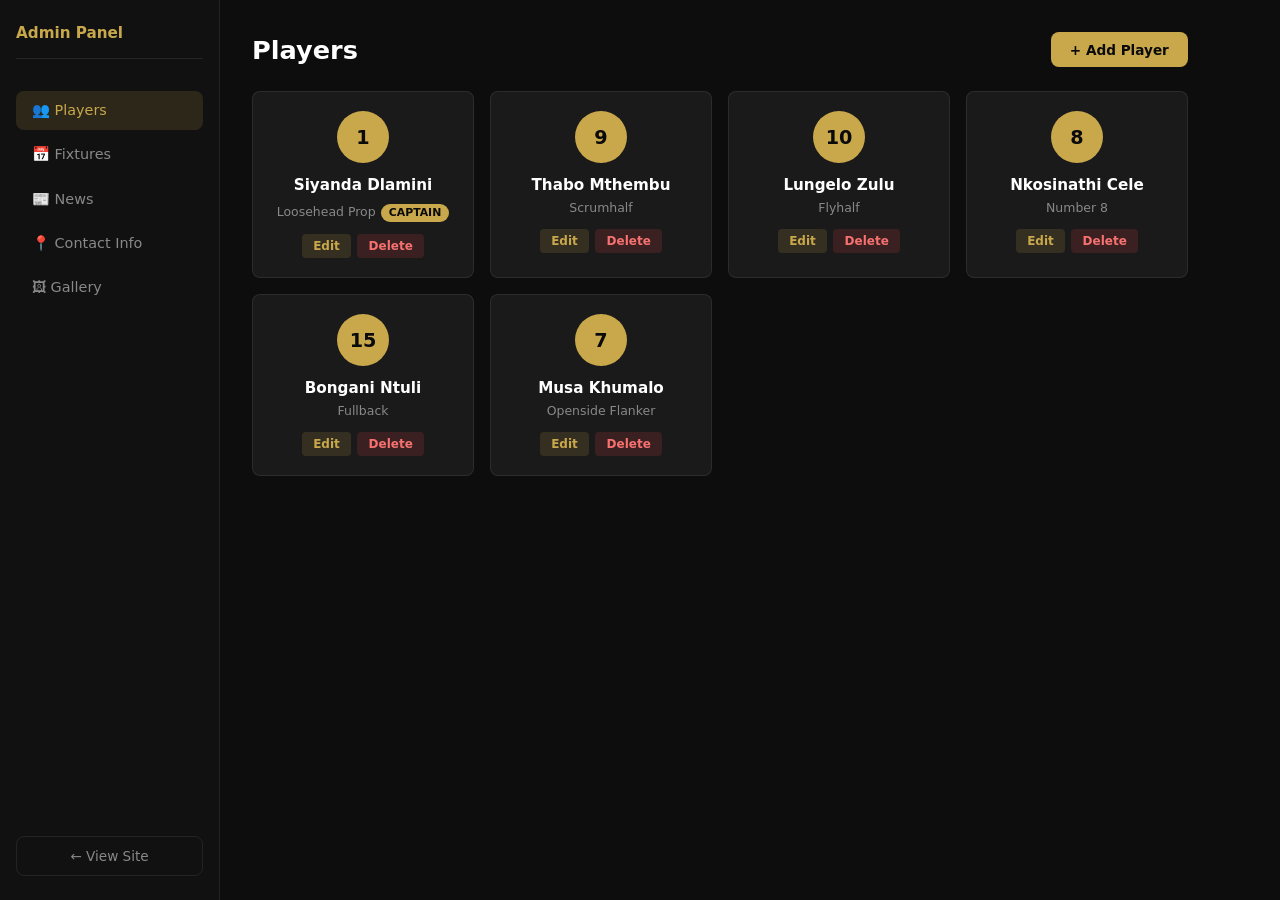
==== admin.html @ 58d618b3 "Initial commit" ====
<!DOCTYPE html>
<html lang="en">
<head>
  <meta charset="UTF-8" />
  <meta name="viewport" content="width=device-width, initial-scale=1.0" />
  <title>Admin — Black Jaguars RFC</title>
  <link rel="stylesheet" href="admin.css" />
</head>
<body>
  <div class="admin-layout">

    <!-- Sidebar -->
    <aside class="sidebar">
      <div class="sidebar-brand">
        <img src="logo.png" alt="Logo" class="sidebar-logo" onerror="this.style.display='none'" />
        <span>Admin Panel</span>
      </div>
      <nav class="sidebar-nav">
        <button class="nav-btn active" onclick="showTab('players')">👥 Players</button>
        <button class="nav-btn" onclick="showTab('fixtures')">📅 Fixtures</button>
        <button class="nav-btn" onclick="showTab('news')">📰 News</button>
        <button class="nav-btn" onclick="showTab('contact')">📍 Contact Info</button>
        <button class="nav-btn" onclick="showTab('gallery')">🖼 Gallery</button>
      </nav>
      <a href="index.html" class="view-site-btn">← View Site</a>
    </aside>

    <!-- Main -->
    <main class="admin-main">

      <!-- PLAYERS -->
      <section id="tab-players" class="tab active">
        <div class="tab-header">
          <h1>Players</h1>
          <button class="btn-add" onclick="openPlayerModal()">+ Add Player</button>
        </div>
        <div class="card-grid" id="players-grid"></div>
      </section>

      <!-- FIXTURES -->
      <section id="tab-fixtures" class="tab">
        <div class="tab-header">
          <h1>Fixtures</h1>
          <button class="btn-add" onclick="openFixtureModal()">+ Add Fixture</button>
        </div>
        <div class="table-wrap">
          <table class="data-table">
            <thead>
              <tr><th>Date</th><th>Home</th><th>Away</th><th>Venue</th><th>Time</th><th>Result</th><th></th></tr>
            </thead>
            <tbody id="fixtures-tbody"></tbody>
          </table>
        </div>
      </section>

      <!-- NEWS -->
      <section id="tab-news" class="tab">
        <div class="tab-header">
          <h1>News &amp; Announcements</h1>
          <button class="btn-add" onclick="openNewsModal()">+ Add Post</button>
        </div>
        <div class="news-list" id="news-list"></div>
      </section>

      <!-- CONTACT -->
      <section id="tab-contact" class="tab">
        <div class="tab-header"><h1>Contact Info</h1></div>
        <form class="contact-form-admin" onsubmit="saveContact(event)">
          <label>Address
            <input type="text" id="c-address" placeholder="Ladysmith Sports Ground, Ladysmith, KZN 3370" />
          </label>
          <label>Email
            <input type="email" id="c-email" placeholder="info@blackjaguarsrugby.co.za" />
          </label>
          <label>Phone
            <input type="tel" id="c-phone" placeholder="+27 36 000 0000" />
          </label>
          <label>Training Schedule
            <input type="text" id="c-training" placeholder="Tue & Thu 17:30 · Sat 08:00" />
          </label>
          <label>Facebook URL
            <input type="url" id="c-facebook" placeholder="https://facebook.com/..." />
          </label>
          <label>Instagram URL
            <input type="url" id="c-instagram" placeholder="https://instagram.com/..." />
          </label>
          <button type="submit" class="btn-save">Save Changes</button>
          <p class="save-msg" id="contact-saved">Saved!</p>
        </form>
      </section>

      <!-- GALLERY -->
      <section id="tab-gallery" class="tab">
        <div class="tab-header">
          <h1>Gallery</h1>
          <button class="btn-add" onclick="openGalleryModal()">+ Add Media</button>
        </div>
        <div class="gallery-filter">
          <button class="gf-btn active" onclick="filterGallery('all', this)">All</button>
          <button class="gf-btn" onclick="filterGallery('image', this)">Photos</button>
          <button class="gf-btn" onclick="filterGallery('video', this)">Videos</button>
        </div>
        <div class="gallery-admin-grid" id="gallery-admin-grid"></div>
      </section>

    </main>
  </div>

  <!-- PLAYER MODAL -->
  <div class="modal-overlay" id="player-modal">
    <div class="modal">
      <h2 id="player-modal-title">Add Player</h2>
      <form onsubmit="savePlayer(event)">
        <input type="hidden" id="p-index" value="-1" />
        <label>Name <input type="text" id="p-name" required /></label>
        <label>Jersey Number <input type="number" id="p-number" min="1" max="99" required /></label>
        <label>Position <input type="text" id="p-position" required /></label>
        <label>
          <input type="checkbox" id="p-captain" /> Captain
        </label>
        <div class="modal-actions">
          <button type="button" class="btn-cancel" onclick="closeModal('player-modal')">Cancel</button>
          <button type="submit" class="btn-save">Save</button>
        </div>
      </form>
    </div>
  </div>

  <!-- FIXTURE MODAL -->
  <div class="modal-overlay" id="fixture-modal">
    <div class="modal">
      <h2 id="fixture-modal-title">Add Fixture</h2>
      <form onsubmit="saveFixture(event)">
        <input type="hidden" id="f-index" value="-1" />
        <label>Date <input type="date" id="f-date" required /></label>
        <label>Home Team <input type="text" id="f-home" required /></label>
        <label>Away Team <input type="text" id="f-away" required /></label>
        <label>Venue <input type="text" id="f-venue" /></label>
        <label>Kick-off Time <input type="time" id="f-time" /></label>
        <label>Division
          <select id="f-division">
            <option value="1st">1st Division</option>
            <option value="2nd">2nd Division</option>
            <option value="3rd">3rd Division</option>
          </select>
        </label>
        <label>Result (leave blank if upcoming)
          <input type="text" id="f-result" placeholder="e.g. W 34-12 or L 14-27" />
        </label>
        <div class="modal-actions">
          <button type="button" class="btn-cancel" onclick="closeModal('fixture-modal')">Cancel</button>
          <button type="submit" class="btn-save">Save</button>
        </div>
      </form>
    </div>
  </div>

  <!-- NEWS MODAL -->
  <div class="modal-overlay" id="news-modal">
    <div class="modal">
      <h2 id="news-modal-title">Add Post</h2>
      <form onsubmit="saveNews(event)">
        <input type="hidden" id="n-index" value="-1" />
        <label>Title <input type="text" id="n-title" required /></label>
        <label>Date <input type="date" id="n-date" required /></label>
        <label>Content
          <textarea id="n-content" rows="5" required></textarea>
        </label>
        <div class="modal-actions">
          <button type="button" class="btn-cancel" onclick="closeModal('news-modal')">Cancel</button>
          <button type="submit" class="btn-save">Save</button>
        </div>
      </form>
    </div>
  </div>

  <!-- GALLERY MODAL -->
  <div class="modal-overlay" id="gallery-modal">
    <div class="modal">
      <h2>Add Media</h2>
      <form onsubmit="saveGalleryItem(event)">
        <label>Type
          <select id="g-type" onchange="toggleGalleryInputs()">
            <option value="image">Photo</option>
            <option value="video">Video</option>
          </select>
        </label>
        <!-- Image upload -->
        <div id="g-upload-wrap">
          <label>Upload Photo
            <input type="file" id="g-file" accept="image/*" onchange="previewFile()" />
          </label>
          <div id="g-preview-wrap" style="display:none">
            <img id="g-preview" src="" alt="Preview" style="max-width:100%;border-radius:6px;margin-top:0.5rem;" />
          </div>
        </div>
        <!-- Video URL -->
        <div id="g-url-wrap" style="display:none">
          <label>YouTube / Video URL
            <input type="url" id="g-url" placeholder="https://youtube.com/watch?v=..." />
          </label>
        </div>
        <label>Caption (optional)
          <input type="text" id="g-caption" placeholder="Match day vs Bears..." />
        </label>
        <div class="modal-actions">
          <button type="button" class="btn-cancel" onclick="closeModal('gallery-modal')">Cancel</button>
          <button type="submit" class="btn-save">Add</button>
        </div>
      </form>
    </div>
  </div>

  <script src="admin.js"></script>
</body>
</html>
---- admin.css ----
*, *::before, *::after { box-sizing: border-box; margin: 0; padding: 0; }

:root {
  --black: #0a0a0a;
  --dark: #111;
  --card: #1a1a1a;
  --border: rgba(255,255,255,0.08);
  --gold: #c9a84c;
  --gold-light: #e8c96a;
  --white: #fff;
  --grey: #888;
  --radius: 8px;
  --sidebar: 220px;
}

body {
  font-family: 'Segoe UI', system-ui, sans-serif;
  background: #0d0d0d;
  color: var(--white);
  min-height: 100vh;
}

/* Layout */
.admin-layout {
  display: flex;
  min-height: 100vh;
}

/* Sidebar */
.sidebar {
  width: var(--sidebar);
  background: var(--dark);
  border-right: 1px solid var(--border);
  display: flex;
  flex-direction: column;
  padding: 1.5rem 1rem;
  position: fixed;
  top: 0; left: 0; bottom: 0;
  z-index: 10;
}

.sidebar-brand {
  display: flex;
  align-items: center;
  gap: 0.6rem;
  color: var(--gold);
  font-weight: 700;
  font-size: 0.95rem;
  margin-bottom: 2rem;
  padding-bottom: 1rem;
  border-bottom: 1px solid var(--border);
}

.sidebar-logo {
  height: 36px;
  width: auto;
  filter: brightness(0) invert(1);
}

.sidebar-nav {
  display: flex;
  flex-direction: column;
  gap: 0.3rem;
  flex: 1;
}

.nav-btn {
  background: none;
  border: none;
  color: var(--grey);
  text-align: left;
  padding: 0.7rem 1rem;
  border-radius: var(--radius);
  font-size: 0.9rem;
  cursor: pointer;
  font-family: inherit;
  transition: all 0.2s;
}

.nav-btn:hover { background: rgba(255,255,255,0.05); color: var(--white); }
.nav-btn.active { background: rgba(201,168,76,0.15); color: var(--gold); }

.view-site-btn {
  display: block;
  text-align: center;
  padding: 0.7rem;
  border: 1px solid var(--border);
  border-radius: var(--radius);
  color: var(--grey);
  font-size: 0.85rem;
  text-decoration: none;
  transition: all 0.2s;
  margin-top: 1rem;
}

.view-site-btn:hover { border-color: var(--gold); color: var(--gold); }

/* Main */
.admin-main {
  margin-left: var(--sidebar);
  flex: 1;
  padding: 2rem;
  max-width: 1000px;
}

/* Tabs */
.tab { display: none; }
.tab.active { display: block; }

.tab-header {
  display: flex;
  align-items: center;
  justify-content: space-between;
  margin-bottom: 1.5rem;
}

.tab-header h1 {
  font-size: 1.6rem;
  font-weight: 800;
  color: var(--white);
}

.btn-add {
  background: var(--gold);
  color: var(--black);
  border: none;
  padding: 0.6rem 1.2rem;
  border-radius: var(--radius);
  font-weight: 700;
  font-size: 0.85rem;
  cursor: pointer;
  transition: background 0.2s;
  font-family: inherit;
}

.btn-add:hover { background: var(--gold-light); }

/* Player cards */
.card-grid {
  display: grid;
  grid-template-columns: repeat(auto-fill, minmax(180px, 1fr));
  gap: 1rem;
}

.player-card-admin {
  background: var(--card);
  border: 1px solid var(--border);
  border-radius: var(--radius);
  padding: 1.2rem;
  text-align: center;
  position: relative;
}

.player-card-admin .jersey {
  width: 52px; height: 52px;
  border-radius: 50%;
  background: var(--gold);
  color: var(--black);
  font-size: 1.2rem;
  font-weight: 900;
  display: flex;
  align-items: center;
  justify-content: center;
  margin: 0 auto 0.8rem;
}

.player-card-admin h3 { font-size: 0.95rem; margin-bottom: 0.2rem; }
.player-card-admin .pos { font-size: 0.78rem; color: var(--grey); }
.captain-tag {
  display: inline-block;
  margin-top: 0.4rem;
  background: var(--gold);
  color: var(--black);
  font-size: 0.68rem;
  font-weight: 700;
  padding: 0.15rem 0.5rem;
  border-radius: 20px;
  text-transform: uppercase;
}

.card-actions {
  display: flex;
  gap: 0.4rem;
  justify-content: center;
  margin-top: 0.8rem;
}

.btn-edit, .btn-delete {
  border: none;
  padding: 0.3rem 0.7rem;
  border-radius: 4px;
  font-size: 0.75rem;
  cursor: pointer;
  font-family: inherit;
  font-weight: 600;
}

.btn-edit { background: rgba(201,168,76,0.15); color: var(--gold); }
.btn-edit:hover { background: rgba(201,168,76,0.3); }
.btn-delete { background: rgba(239,68,68,0.15); color: #f87171; }
.btn-delete:hover { background: rgba(239,68,68,0.3); }

/* Table */
.table-wrap { overflow-x: auto; border-radius: var(--radius); border: 1px solid var(--border); }

.data-table {
  width: 100%;
  border-collapse: collapse;
  font-size: 0.88rem;
}

.data-table thead { background: var(--gold); color: var(--black); }
.data-table th { padding: 0.8rem 1rem; text-align: left; font-weight: 700; font-size: 0.78rem; text-transform: uppercase; }
.data-table td { padding: 0.75rem 1rem; border-bottom: 1px solid var(--border); color: #ccc; }
.data-table tbody tr:last-child td { border-bottom: none; }
.data-table tbody tr:hover { background: rgba(255,255,255,0.03); }

/* News */
.news-list { display: flex; flex-direction: column; gap: 1rem; }

.news-card {
  background: var(--card);
  border: 1px solid var(--border);
  border-radius: var(--radius);
  padding: 1.2rem 1.5rem;
}

.news-card-header {
  display: flex;
  justify-content: space-between;
  align-items: flex-start;
  margin-bottom: 0.5rem;
}

.news-card h3 { font-size: 1rem; color: var(--white); }
.news-card .news-date { font-size: 0.78rem; color: var(--gold); }
.news-card p { font-size: 0.88rem; color: #aaa; line-height: 1.6; }

/* Contact form */
.contact-form-admin {
  display: flex;
  flex-direction: column;
  gap: 1rem;
  max-width: 560px;
}

.contact-form-admin label {
  display: flex;
  flex-direction: column;
  gap: 0.4rem;
  font-size: 0.82rem;
  color: var(--grey);
  text-transform: uppercase;
  letter-spacing: 0.05em;
}

.contact-form-admin input {
  background: var(--card);
  border: 1px solid var(--border);
  border-radius: var(--radius);
  padding: 0.75rem 1rem;
  color: var(--white);
  font-size: 0.9rem;
  font-family: inherit;
  transition: border-color 0.2s;
}

.contact-form-admin input:focus { outline: none; border-color: var(--gold); }

.btn-save {
  background: var(--gold);
  color: var(--black);
  border: none;
  padding: 0.75rem 1.5rem;
  border-radius: var(--radius);
  font-weight: 700;
  font-size: 0.9rem;
  cursor: pointer;
  font-family: inherit;
  align-self: flex-start;
  transition: background 0.2s;
}

.btn-save:hover { background: var(--gold-light); }

.save-msg { display: none; color: #4ade80; font-size: 0.85rem; margin-top: 0.3rem; }

/* Modal */
.modal-overlay {
  display: none;
  position: fixed;
  inset: 0;
  background: rgba(0,0,0,0.75);
  z-index: 100;
  align-items: center;
  justify-content: center;
}

.modal-overlay.open { display: flex; }

.modal {
  background: #1a1a1a;
  border: 1px solid rgba(201,168,76,0.2);
  border-radius: 12px;
  padding: 2rem;
  width: 100%;
  max-width: 440px;
  display: flex;
  flex-direction: column;
  gap: 1rem;
}

.modal h2 { font-size: 1.2rem; color: var(--gold); }

.modal form {
  display: flex;
  flex-direction: column;
  gap: 0.9rem;
}

.modal label {
  display: flex;
  flex-direction: column;
  gap: 0.35rem;
  font-size: 0.8rem;
  color: var(--grey);
  text-transform: uppercase;
  letter-spacing: 0.04em;
}

.modal input, .modal select, .modal textarea {
  background: #111;
  border: 1px solid var(--border);
  border-radius: var(--radius);
  padding: 0.7rem 0.9rem;
  color: var(--white);
  font-size: 0.9rem;
  font-family: inherit;
  transition: border-color 0.2s;
}

.modal input:focus, .modal select:focus, .modal textarea:focus {
  outline: none;
  border-color: var(--gold);
}

.modal select option { background: #1a1a1a; }

.modal-actions {
  display: flex;
  gap: 0.8rem;
  justify-content: flex-end;
  margin-top: 0.5rem;
}

.btn-cancel {
  background: rgba(255,255,255,0.06);
  color: var(--grey);
  border: none;
  padding: 0.65rem 1.2rem;
  border-radius: var(--radius);
  font-size: 0.85rem;
  cursor: pointer;
  font-family: inherit;
}

.btn-cancel:hover { background: rgba(255,255,255,0.1); color: var(--white); }

.empty-state {
  color: var(--grey);
  font-size: 0.9rem;
  padding: 2rem;
  text-align: center;
  border: 1px dashed var(--border);
  border-radius: var(--radius);
}

@media (max-width: 640px) {
  .sidebar { width: 100%; height: auto; position: relative; flex-direction: row; flex-wrap: wrap; padding: 1rem; }
  .admin-main { margin-left: 0; }
  .sidebar-nav { flex-direction: row; flex-wrap: wrap; }
}

/* ── Gallery admin ── */
.gallery-filter {
  display: flex;
  gap: 0.5rem;
  margin-bottom: 1.5rem;
}

.gf-btn {
  background: none;
  border: 1px solid var(--border);
  color: var(--grey);
  padding: 0.4rem 1rem;
  border-radius: 20px;
  font-size: 0.82rem;
  font-weight: 600;
  cursor: pointer;
  font-family: inherit;
  transition: all 0.2s;
}

.gf-btn:hover { border-color: var(--gold); color: var(--gold); }
.gf-btn.active { background: var(--gold); border-color: var(--gold); color: var(--black); }

.gallery-admin-grid {
  display: grid;
  grid-template-columns: repeat(auto-fill, minmax(200px, 1fr));
  gap: 1rem;
}

.gallery-item {
  background: var(--card);
  border: 1px solid var(--border);
  border-radius: var(--radius);
  overflow: hidden;
  position: relative;
  transition: border-color 0.2s;
}

.gallery-item:hover { border-color: var(--gold); }

.gallery-item img {
  width: 100%;
  height: 150px;
  object-fit: cover;
  display: block;
}

.gallery-item .video-thumb {
  width: 100%;
  height: 150px;
  background: #111;
  display: flex;
  align-items: center;
  justify-content: center;
  font-size: 2.5rem;
}

.gallery-item-info {
  padding: 0.6rem 0.8rem;
  display: flex;
  align-items: center;
  justify-content: space-between;
  gap: 0.5rem;
}

.gallery-item-info span {
  font-size: 0.78rem;
  color: var(--grey);
  white-space: nowrap;
  overflow: hidden;
  text-overflow: ellipsis;
}

.gallery-type-badge {
  font-size: 0.68rem;
  font-weight: 700;
  padding: 0.15rem 0.5rem;
  border-radius: 20px;
  flex-shrink: 0;
}

.gallery-type-badge.image { background: rgba(201,168,76,0.15); color: var(--gold); }
.gallery-type-badge.video { background: rgba(99,102,241,0.15); color: #a5b4fc; }
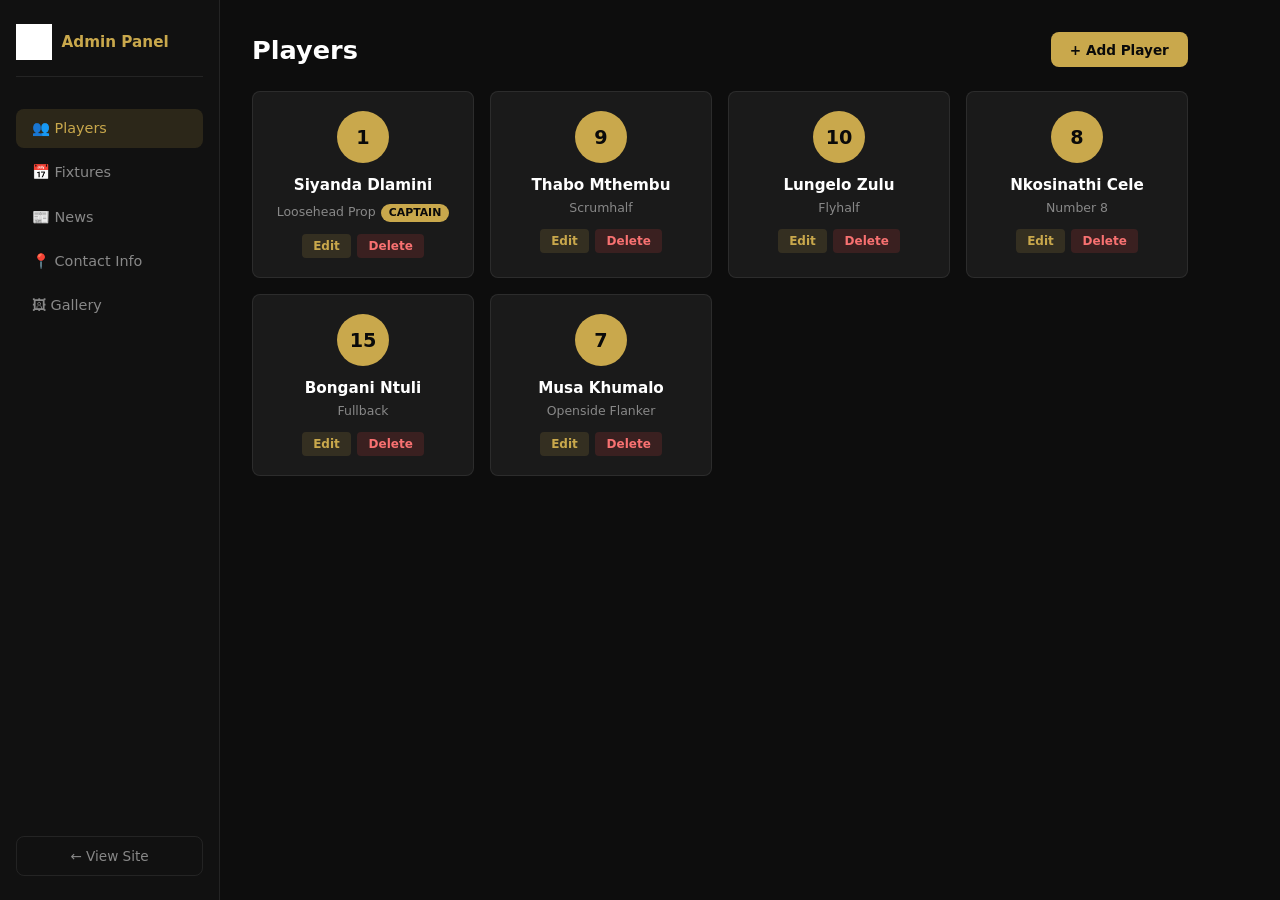
==== commit 9af205dd: "Fixture result editor - win/loss/draw with scores in admin" ====
--- a/admin.html
+++ b/admin.html
@@ -144,9 +144,19 @@
             <option value="3rd">3rd Division</option>
           </select>
         </label>
-        <label>Result (leave blank if upcoming)
-          <input type="text" id="f-result" placeholder="e.g. W 34-12 or L 14-27" />
-        </label>
+        <label>Outcome
+          <select id="f-outcome">
+            <option value="upcoming">Upcoming</option>
+            <option value="W">Win</option>
+            <option value="L">Loss</option>
+            <option value="D">Draw</option>
+            <option value="bye">Bye</option>
+          </select>
+        </label>
+        <div id="score-fields" style="display:none; gap:0.8rem; flex-direction:column;">
+          <label>Black Jaguars Score <input type="number" id="f-score-us" min="0" value="0" /></label>
+          <label>Opponent Score <input type="number" id="f-score-them" min="0" value="0" /></label>
+        </div>
         <div class="modal-actions">
           <button type="button" class="btn-cancel" onclick="closeModal('fixture-modal')">Cancel</button>
           <button type="submit" class="btn-save">Save</button>
